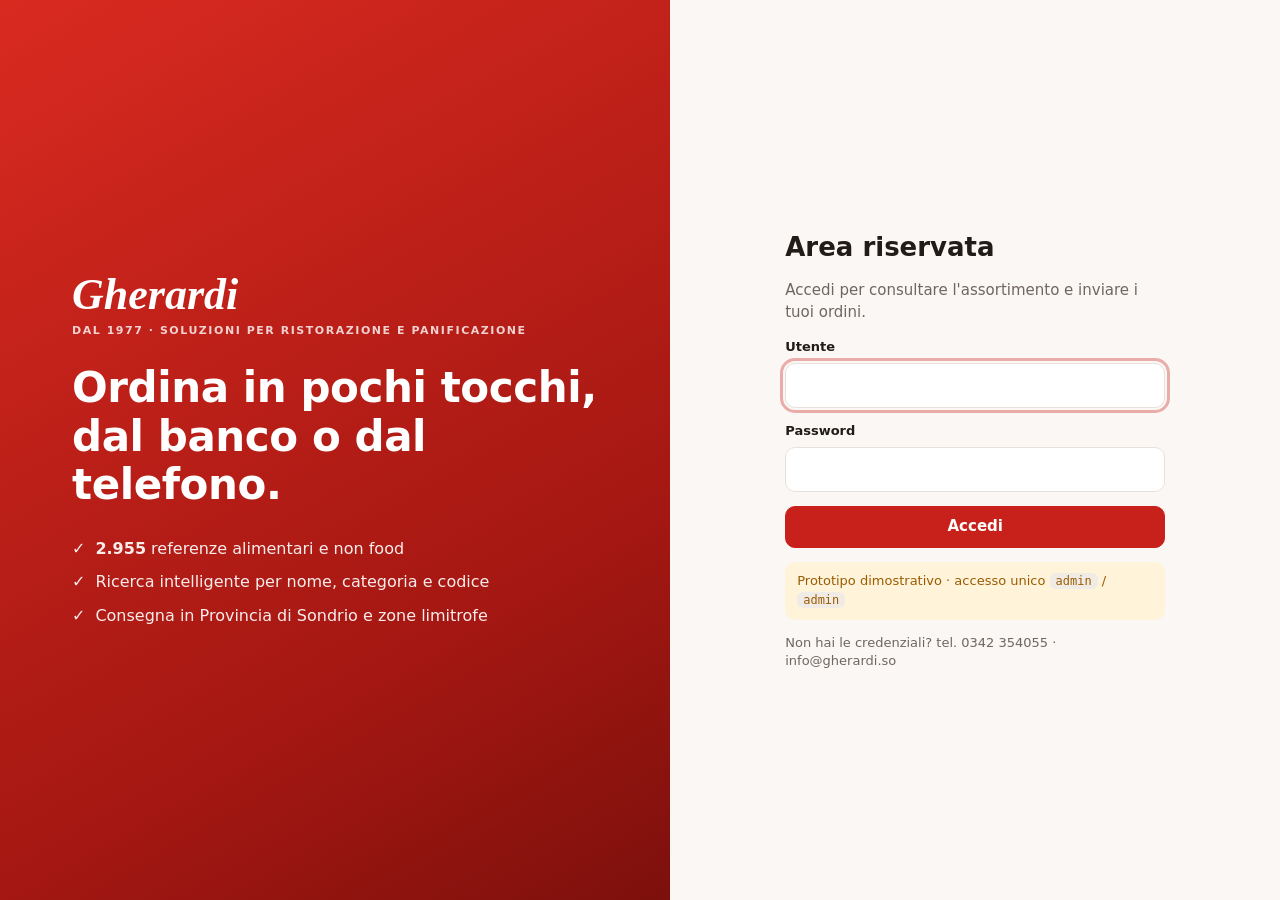
==== index.html @ ccc16cdf "Prototipo area ordini Gherardi Web app statica con login demo, catalogo locale (2.955 prodotti), ric" ====
<!doctype html>
<html lang="it">
<head>
  <meta charset="utf-8">
  <meta name="viewport" content="width=device-width, initial-scale=1, viewport-fit=cover">
  <meta name="theme-color" content="#c8201a">
  <title>Gherardi · Area ordini</title>
  <link rel="icon" href="data:image/svg+xml,%3Csvg xmlns='http://www.w3.org/2000/svg' viewBox='0 0 32 32'%3E%3Crect width='32' height='32' rx='8' fill='%23c8201a'/%3E%3Ctext x='16' y='23' font-family='Georgia,serif' font-style='italic' font-size='20' fill='white' text-anchor='middle'%3EG%3C/text%3E%3C/svg%3E">
  <link rel="stylesheet" href="css/style.css">
</head>
<body>
  <div id="app"><div class="boot">Caricamento…</div></div>
  <script type="module" src="js/app.js"></script>
  <noscript>Per usare l'area ordini è necessario abilitare JavaScript.</noscript>
</body>
</html>
---- css/style.css ----
:root {
  --red: #c8201a;
  --red-dark: #a41712;
  --red-soft: #fdecea;
  --ink: #221c19;
  --muted: #6f6660;
  --line: #e8e1db;
  --bg: #faf7f4;
  --card: #fff;
  --green: #1d7a46;
  --green-soft: #e6f4ec;
  --amber: #9a5b00;
  --amber-soft: #fff3d9;
  --radius: 14px;
  --shadow: 0 1px 2px rgba(34, 28, 25, .06), 0 6px 20px rgba(34, 28, 25, .06);
  --top-h: 64px;
  font-family: system-ui, -apple-system, "Segoe UI", Roboto, "Helvetica Neue", Arial, sans-serif;
}
* { box-sizing: border-box; }
html { -webkit-text-size-adjust: 100%; }
body { margin: 0; background: var(--bg); color: var(--ink); font-size: 15px; line-height: 1.45; }
body.drawer-open { overflow: hidden; }
a { color: inherit; text-decoration: none; }
h1, h2, h3, p { margin: 0; }
button, input, select, textarea { font: inherit; color: inherit; }
button { cursor: pointer; }
:focus-visible { outline: 3px solid rgba(200, 32, 26, .35); outline-offset: 2px; }
[hidden] { display: none !important; }
.muted { color: var(--muted); }
.small { font-size: 13px; }
.boot { padding: 80px 24px; text-align: center; color: var(--muted); }
code { background: #f1ebe6; padding: 1px 6px; border-radius: 6px; font-size: .92em; }
mark { background: #ffe9a8; color: inherit; border-radius: 3px; padding: 0 1px; }

/* ---------- pulsanti ---------- */
.btn { display: inline-flex; align-items: center; justify-content: center; gap: 8px; min-height: 42px; padding: 0 18px; border-radius: 10px; border: 1px solid var(--line); background: #fff; font-weight: 600; white-space: nowrap; }
.btn:hover { border-color: #cfc5bd; }
.btn.primary { background: var(--red); border-color: var(--red); color: #fff; }
.btn.primary:hover { background: var(--red-dark); border-color: var(--red-dark); }
.btn.light { background: #fff; border-color: #fff; color: var(--red-dark); }
.btn.ghost { background: transparent; border-color: rgba(255, 255, 255, .55); color: #fff; }
.btn.block { width: 100%; }
.link { background: none; border: 0; padding: 6px; color: var(--muted); text-decoration: underline; }
.link.danger { color: var(--red-dark); align-self: center; }
.icon-btn { display: inline-grid; place-items: center; width: 42px; height: 42px; border-radius: 10px; border: 0; background: transparent; flex: none; }
.icon-btn:hover { background: rgba(34, 28, 25, .07); }

/* ---------- marchio ---------- */
.brand { font-family: Georgia, "Times New Roman", serif; font-style: italic; font-weight: 700; font-size: 26px; color: var(--red); line-height: 1; display: flex; flex-direction: column; flex: none; }
.brand small { font-family: system-ui, sans-serif; font-style: normal; font-weight: 600; font-size: 10px; letter-spacing: .14em; text-transform: uppercase; color: var(--muted); margin-top: 3px; }

/* ---------- login ---------- */
.login { min-height: 100vh; min-height: 100dvh; display: grid; grid-template-columns: 1.1fr 1fr; }
.login-hero { background: linear-gradient(150deg, #d92a20 0%, #a41712 70%, #7d100c 100%); color: #fff; padding: clamp(28px, 6vw, 72px); display: flex; flex-direction: column; justify-content: center; gap: 28px; }
.login-hero .brand { color: #fff; font-size: 44px; }
.login-hero .brand small { color: rgba(255, 255, 255, .8); font-size: 11px; margin-top: 8px; }
.login-hero h1 { font-size: clamp(26px, 3.6vw, 42px); line-height: 1.15; letter-spacing: -.01em; }
.login-hero ul { margin: 0; padding: 0; list-style: none; display: grid; gap: 10px; font-size: 16px; color: rgba(255, 255, 255, .92); }
.login-hero li::before { content: "✓"; margin-right: 10px; font-weight: 700; }
.login-panel { display: grid; place-items: center; padding: 28px 20px; }
.login-form { width: min(380px, 100%); display: grid; gap: 14px; }
.login-form h2 { font-size: 26px; }
label { display: grid; gap: 6px; font-weight: 600; font-size: 13px; }
input, select, textarea { border: 1px solid var(--line); border-radius: 10px; background: #fff; padding: 10px 12px; min-height: 42px; width: 100%; font-size: 16px; }
textarea { resize: vertical; min-height: 60px; }
.form-error { background: var(--red-soft); color: var(--red-dark); padding: 10px 12px; border-radius: 10px; font-weight: 600; }
.demo-note { background: var(--amber-soft); color: var(--amber); padding: 10px 12px; border-radius: 10px; font-size: 13px; }

/* ---------- testata ---------- */
.top { position: sticky; top: 0; z-index: 30; height: var(--top-h); background: #fff; border-bottom: 1px solid var(--line); display: flex; align-items: center; gap: 16px; padding: 0 20px; }
.search { position: relative; flex: 1; max-width: 640px; margin: 0 auto 0 12px; display: flex; align-items: center; }
.search svg { position: absolute; left: 14px; color: var(--muted); pointer-events: none; }
.search input { padding-left: 44px; padding-right: 44px; height: 44px; border-radius: 22px; background: var(--bg); border-color: transparent; }
.search input:focus { background: #fff; border-color: var(--red); outline: 3px solid rgba(200, 32, 26, .15); }
.search kbd { position: absolute; right: 14px; font: 600 12px ui-monospace, monospace; color: var(--muted); border: 1px solid var(--line); border-radius: 6px; padding: 1px 7px; background: #fff; }
.top-nav { display: flex; gap: 4px; }
.top-nav a { padding: 10px 12px; border-radius: 10px; font-weight: 600; color: var(--muted); white-space: nowrap; }
.top-nav a:hover { background: var(--bg); }
.top-nav a.active { color: var(--red-dark); background: var(--red-soft); }
.cart-btn { position: relative; display: inline-flex; align-items: center; gap: 10px; height: 44px; padding: 0 16px; border-radius: 22px; border: 0; background: var(--red); color: #fff; font-weight: 700; flex: none; }
.cart-btn:hover { background: var(--red-dark); }
.cart-count { min-width: 20px; height: 20px; padding: 0 6px; border-radius: 10px; background: #fff; color: var(--red-dark); font-size: 12px; font-weight: 800; display: inline-grid; place-items: center; }
.user { border: 1px solid var(--line); background: #fff; border-radius: 10px; height: 40px; padding: 0 12px; color: var(--muted); font-weight: 600; }
.demo-bar { background: var(--amber-soft); color: var(--amber); text-align: center; font-size: 12.5px; font-weight: 600; padding: 5px 12px; }

/* ---------- layout ---------- */
.layout { display: grid; grid-template-columns: 268px minmax(0, 1fr); gap: 28px; max-width: 1480px; margin: 0 auto; padding: 22px 20px 60px; align-items: start; }
.cats { position: sticky; top: calc(var(--top-h) + 16px); max-height: calc(100vh - var(--top-h) - 32px); overflow: auto; background: #fff; border: 1px solid var(--line); border-radius: var(--radius); padding: 10px; }
.cats-head { display: flex; align-items: center; justify-content: space-between; padding: 4px 8px 8px; }
.cats-head h2 { font-size: 12px; letter-spacing: .12em; text-transform: uppercase; color: var(--muted); }
.cat { display: flex; align-items: center; justify-content: space-between; gap: 8px; padding: 8px 10px; border-radius: 9px; font-weight: 550; }
.cat span { display: flex; align-items: center; gap: 9px; min-width: 0; }
.cat i { font-style: normal; width: 22px; text-align: center; flex: none; }
.cat em { font-style: normal; font-size: 12px; color: var(--muted); font-variant-numeric: tabular-nums; }
.cat:hover { background: var(--bg); }
.cat.open { font-weight: 700; }
.cat.active { background: var(--red-soft); color: var(--red-dark); font-weight: 700; }
.subcats { margin: 2px 0 6px 21px; padding-left: 10px; border-left: 2px solid var(--line); }
.cat.sub { font-size: 14px; padding: 6px 10px; font-weight: 500; }
.foot { text-align: center; color: var(--muted); font-size: 13px; padding: 20px 16px 28px; border-top: 1px solid var(--line); }

/* ---------- barra strumenti ---------- */
.crumbs { display: flex; flex-wrap: wrap; gap: 8px; align-items: center; font-size: 13px; color: var(--muted); margin-bottom: 8px; }
.crumbs i { font-style: normal; opacity: .6; }
.crumbs a:hover { color: var(--red-dark); text-decoration: underline; }
.toolbar { display: flex; flex-wrap: wrap; align-items: end; justify-content: space-between; gap: 12px 20px; margin-bottom: 16px; }
.title { display: flex; align-items: baseline; gap: 12px; flex-wrap: wrap; }
.title h1 { font-size: clamp(22px, 2.4vw, 30px); letter-spacing: -.01em; }
.tools { display: flex; align-items: center; gap: 10px; flex-wrap: wrap; }
.chips { display: flex; gap: 6px; flex-wrap: wrap; }
.chip { display: inline-flex; align-items: center; gap: 6px; min-height: 36px; padding: 0 13px; border-radius: 18px; border: 1px solid var(--line); background: #fff; font-weight: 600; font-size: 13.5px; white-space: nowrap; }
.chip:hover { border-color: #cfc5bd; }
.chip.on { background: var(--ink); border-color: var(--ink); color: #fff; }
.chip em { font-style: normal; color: var(--muted); font-size: 12px; }
.sort { width: auto; min-height: 36px; height: 36px; padding: 0 10px; font-size: 14px; font-weight: 600; }
.view-toggle { display: flex; border: 1px solid var(--line); border-radius: 10px; overflow: hidden; background: #fff; }
.view-toggle button { border: 0; background: transparent; width: 38px; height: 34px; display: grid; place-items: center; color: var(--muted); }
.view-toggle button.on { background: var(--ink); color: #fff; }
.notice { background: var(--amber-soft); color: var(--amber); padding: 10px 14px; border-radius: 10px; margin-bottom: 14px; font-weight: 600; }
.cat-suggest { display: flex; flex-wrap: wrap; align-items: center; gap: 8px; margin-bottom: 16px; padding: 12px 14px; background: #fff; border: 1px dashed #d9cfc7; border-radius: var(--radius); }
.cat-suggest > span { font-size: 13px; font-weight: 700; color: var(--muted); }
.cat-chip { background: var(--red-soft); border-color: transparent; color: var(--red-dark); }
.cat-chip em { color: var(--red-dark); opacity: .7; }

/* ---------- prodotti ---------- */
.products.grid { display: grid; grid-template-columns: repeat(auto-fill, minmax(218px, 1fr)); gap: 16px; }
.group { grid-column: 1 / -1; font-size: 13px; letter-spacing: .08em; text-transform: uppercase; color: var(--muted); margin: 14px 0 0; padding-bottom: 8px; border-bottom: 1px solid var(--line); display: flex; flex-wrap: wrap; gap: 4px 10px; align-items: baseline; }
.group:first-child { margin-top: 0; }
.group small { text-transform: none; letter-spacing: 0; font-weight: 500; }
.card { background: var(--card); border: 1px solid var(--line); border-radius: var(--radius); display: flex; flex-direction: column; overflow: hidden; transition: box-shadow .15s, border-color .15s; }
.card:hover { box-shadow: var(--shadow); border-color: #dcd2ca; }
.card.in-cart { border-color: var(--green); box-shadow: 0 0 0 1px var(--green) inset; }
.thumb { position: relative; aspect-ratio: 4 / 3; background: #fff; display: grid; place-items: center; border-bottom: 1px solid var(--line); }
.thumb .ph { font-size: 44px; opacity: .35; }
.thumb img { position: absolute; inset: 0; width: 100%; height: 100%; object-fit: contain; padding: 10px; background: #fff; }
.badges { position: absolute; left: 8px; top: 8px; display: flex; flex-wrap: wrap; gap: 4px; }
.badge { font-size: 11px; font-weight: 700; padding: 3px 8px; border-radius: 999px; background: #eee; }
.badge.promo { background: var(--red); color: #fff; }
.badge.new { background: var(--green-soft); color: var(--green); }
.badge.ord { background: var(--amber-soft); color: var(--amber); }
.badge.ok { background: var(--green-soft); color: var(--green); }
.card .body { padding: 12px 14px 14px; display: flex; flex-direction: column; gap: 6px; flex: 1; min-width: 0; }
.meta { display: flex; justify-content: space-between; gap: 8px; font-size: 12px; color: var(--muted); }
.meta a { overflow: hidden; text-overflow: ellipsis; white-space: nowrap; }
.meta a:hover { color: var(--red-dark); text-decoration: underline; }
.code { font-family: ui-monospace, "SF Mono", Consolas, monospace; font-size: 12px; white-space: nowrap; }
.card h3 { font-size: 15px; line-height: 1.3; font-weight: 650; overflow-wrap: anywhere; }
.desc { font-size: 12.5px; color: var(--muted); display: -webkit-box; -webkit-line-clamp: 2; -webkit-box-orient: vertical; overflow: hidden; }
.price-row { display: flex; flex-wrap: wrap; align-items: baseline; justify-content: space-between; gap: 2px 10px; margin-top: auto; padding-top: 6px; }
.price b { font-size: 19px; letter-spacing: -.01em; }
.price span { font-size: 12px; color: var(--muted); margin-left: 5px; }
.price.ask { font-weight: 700; color: var(--muted); }
.pack { font-size: 12px; color: var(--muted); }
.buy { display: grid; grid-template-columns: auto 1fr; gap: 8px; align-items: center; margin-top: 6px; }
.buy .add, .buy .in-cart-info { grid-column: 1 / -1; }
.stepper { display: inline-flex; border: 1px solid var(--line); border-radius: 10px; overflow: hidden; background: #fff; height: 40px; }
.stepper button { width: 36px; border: 0; background: var(--bg); font-size: 18px; font-weight: 700; }
.stepper button:hover { background: #efe8e2; }
.stepper input { width: 50px; min-height: 0; height: 100%; border: 0; border-radius: 0; text-align: center; padding: 0; font-weight: 700; font-variant-numeric: tabular-nums; }
.unit { height: 40px; min-height: 40px; padding: 0 8px; font-size: 14px; font-weight: 600; min-width: 0; }
.unit.fixed { display: inline-flex; align-items: center; color: var(--muted); padding: 0 4px; }
.in-cart-info { display: flex; align-items: center; justify-content: space-between; min-height: 42px; padding: 0 12px; border-radius: 10px; background: var(--green-soft); color: var(--green); font-weight: 700; font-size: 14px; }

/* vista elenco rapido */
.products.list { display: grid; gap: 8px; }
.products.list .card { flex-direction: row; align-items: stretch; }
.products.list .thumb { width: 84px; aspect-ratio: auto; border-bottom: 0; border-right: 1px solid var(--line); flex: none; }
.products.list .thumb .ph { font-size: 28px; }
.products.list .thumb img { padding: 6px; }
.products.list .badges { position: static; padding: 0; }
.products.list .thumb .badges { display: none; }
.products.list .body { display: grid; grid-template-columns: minmax(0, 1fr) 170px 300px; grid-template-areas: "meta price buy" "name price buy" "desc price buy"; align-items: center; gap: 2px 18px; padding: 10px 14px; }
.products.list .meta { grid-area: meta; justify-content: flex-start; gap: 12px; }
.products.list h3 { grid-area: name; }
.products.list .desc { grid-area: desc; -webkit-line-clamp: 1; }
.products.list .price-row { grid-area: price; flex-direction: column; align-items: flex-end; margin: 0; padding: 0; }
.products.list .buy { grid-area: buy; grid-template-columns: auto auto 1fr; margin: 0; }
.products.list .buy .add, .products.list .buy .in-cart-info { grid-column: auto; }
.more { display: grid; place-items: center; padding: 26px 0 0; }

/* ---------- home ---------- */
.hero { background: linear-gradient(135deg, #d92a20, #a41712); color: #fff; border-radius: 20px; padding: clamp(22px, 3.4vw, 38px); display: flex; flex-wrap: wrap; align-items: center; justify-content: space-between; gap: 18px; }
.hero h1 { font-size: clamp(24px, 3vw, 34px); letter-spacing: -.01em; }
.hero p { margin-top: 6px; color: rgba(255, 255, 255, .9); }
.hero-actions { display: flex; gap: 10px; flex-wrap: wrap; }
.tiles { display: grid; grid-template-columns: repeat(auto-fill, minmax(150px, 1fr)); gap: 12px; margin: 22px 0 8px; }
.tile { background: #fff; border: 1px solid var(--line); border-radius: var(--radius); padding: 14px; display: grid; gap: 4px; transition: transform .12s, box-shadow .12s; }
.tile:hover { transform: translateY(-2px); box-shadow: var(--shadow); border-color: #dcd2ca; }
.tile i { font-style: normal; font-size: 26px; }
.tile b { font-size: 14.5px; line-height: 1.25; }
.tile span { font-size: 12px; color: var(--muted); }
.home-row { margin-top: 30px; }
.row-head { display: flex; align-items: baseline; justify-content: space-between; margin-bottom: 12px; }
.row-head h2 { font-size: 20px; }
.row-head a { color: var(--red-dark); font-weight: 700; }

/* ---------- stati vuoti ---------- */
.empty { text-align: center; padding: 56px 20px; display: grid; gap: 10px; justify-items: center; color: var(--muted); }
.empty h3 { color: var(--ink); font-size: 19px; }
.empty-ic { font-size: 40px; }
.empty p { max-width: 380px; }

/* ---------- carrello ---------- */
.scrim { position: fixed; inset: 0; background: rgba(34, 28, 25, .45); z-index: 40; opacity: 0; pointer-events: none; transition: opacity .2s; }
body.drawer-open .scrim { opacity: 1; pointer-events: auto; }
.drawer { position: fixed; top: 0; right: 0; bottom: 0; width: min(460px, 100%); background: var(--bg); z-index: 50; display: flex; flex-direction: column; transform: translateX(105%); transition: transform .22s ease; box-shadow: -10px 0 40px rgba(0, 0, 0, .18); }
.drawer.open { transform: none; }
.drawer-head { display: flex; align-items: center; justify-content: space-between; padding: 14px 16px; background: #fff; border-bottom: 1px solid var(--line); }
.drawer-head h2 { font-size: 20px; }
.drawer-head small { font-size: 13px; font-weight: 500; color: var(--muted); margin-left: 8px; }
.cart-scroll { flex: 1; overflow: auto; overscroll-behavior: contain; }
.cart-lines { list-style: none; margin: 0; padding: 12px; display: grid; gap: 10px; align-content: start; }
.cart-fields { display: grid; gap: 10px; padding: 4px 14px 16px; }
.cart-line { background: #fff; border: 1px solid var(--line); border-radius: 12px; padding: 12px; display: grid; grid-template-columns: 1fr auto; gap: 8px 6px; }
.cl-main { display: grid; gap: 2px; min-width: 0; }
.cl-main b { font-size: 14.5px; line-height: 1.3; }
.cl-main span { font-size: 12.5px; }
.cart-line .remove { width: 32px; height: 32px; color: var(--muted); }
.cl-ctl { grid-column: 1 / -1; display: flex; align-items: center; gap: 8px; }
.cl-ctl .unit { width: auto; min-width: 86px; }
.cl-ctl .stepper { flex: none; }
.cl-tot { margin-left: auto; font-size: 16px; font-variant-numeric: tabular-nums; }
.cart-line .note { grid-column: 1 / -1; min-height: 36px; padding: 6px 10px; font-size: 14px; background: var(--bg); border-color: transparent; }
.cart-foot { background: #fff; border-top: 1px solid var(--line); padding: 12px 16px calc(10px + env(safe-area-inset-bottom)); display: grid; gap: 8px; }
.totals { margin: 0; display: grid; gap: 4px; }
.totals div { display: flex; justify-content: space-between; color: var(--muted); }
.totals dd { margin: 0; font-variant-numeric: tabular-nums; }
.totals .grand { color: var(--ink); font-weight: 800; font-size: 19px; padding-top: 6px; border-top: 1px solid var(--line); }

/* ---------- ordini ---------- */
.orders { display: grid; gap: 12px; max-width: 900px; }
.order { background: #fff; border: 1px solid var(--line); border-radius: var(--radius); padding: 0 16px; }
.order summary { display: flex; justify-content: space-between; align-items: center; gap: 12px; padding: 14px 0; cursor: pointer; list-style: none; flex-wrap: wrap; }
.order summary::-webkit-details-marker { display: none; }
.order summary > div:first-child { display: grid; gap: 2px; }
.order summary span.muted { font-size: 13px; }
.o-right { display: flex; align-items: center; gap: 12px; font-size: 17px; }
.order table { width: 100%; border-collapse: collapse; font-size: 14px; border-top: 1px solid var(--line); }
.order th { text-align: left; font-size: 11.5px; letter-spacing: .08em; text-transform: uppercase; color: var(--muted); padding: 10px 6px 6px; }
.order td { padding: 8px 6px; border-top: 1px solid #f1ebe6; vertical-align: top; }
.order .r { text-align: right; white-space: nowrap; font-variant-numeric: tabular-nums; }
.order tfoot td { color: var(--muted); border-top: 0; padding: 4px 6px; }
.order-actions { padding: 12px 0 16px; display: flex; justify-content: flex-end; }
.order > p { padding: 8px 6px 0; }

/* ---------- modale, toast ---------- */
.modal { position: fixed; inset: 0; z-index: 60; background: rgba(34, 28, 25, .5); display: grid; place-items: center; padding: 20px; }
.modal-box { background: #fff; border-radius: 20px; padding: 28px; width: min(440px, 100%); text-align: center; display: grid; gap: 12px; justify-items: center; }
.ok-ic { width: 56px; height: 56px; border-radius: 50%; background: var(--green-soft); color: var(--green); display: grid; place-items: center; font-size: 28px; font-weight: 800; }
.modal-actions { display: flex; gap: 10px; flex-wrap: wrap; justify-content: center; margin-top: 6px; }
.toast { position: fixed; left: 50%; bottom: 28px; transform: translate(-50%, 30px); background: var(--ink); color: #fff; padding: 11px 18px; border-radius: 999px; font-weight: 600; font-size: 14px; opacity: 0; pointer-events: none; transition: .2s; z-index: 70; max-width: calc(100% - 32px); white-space: nowrap; overflow: hidden; text-overflow: ellipsis; }
.toast.show { opacity: 1; transform: translate(-50%, 0); }

.mobile-only { display: none !important; }
.bottom-nav { display: none; }

/* ---------- tablet ---------- */
@media (max-width: 1180px) {
  .products.list .body { grid-template-columns: minmax(0, 1fr) 280px; grid-template-areas: "meta buy" "name buy" "price buy"; }
  .products.list .desc { display: none; }
  .products.list .price-row { flex-direction: row; align-items: baseline; justify-content: flex-start; }
}

/* ---------- mobile ---------- */
@media (max-width: 900px) {
  :root { --top-h: 112px; }
  .mobile-only { display: revert !important; }
  .icon-btn.mobile-only { display: inline-grid !important; }
  .desktop-only { display: none !important; }
  .login { grid-template-columns: 1fr; grid-template-rows: auto 1fr; }
  .login-hero { padding: 28px 22px; gap: 14px; }
  .login-hero .brand { font-size: 34px; }
  .login-hero ul { display: none; }
  .top { flex-wrap: wrap; height: var(--top-h); padding: 8px 12px; gap: 6px 8px; align-content: center; }
  .top .brand { margin-right: auto; font-size: 24px; }
  .search { order: 5; flex: 1 0 100%; max-width: none; margin: 0; }
  .cart-btn { padding: 0 14px; }
  .layout { grid-template-columns: minmax(0, 1fr); padding: 14px 12px 96px; }
  .cats { position: fixed; top: 0; left: 0; bottom: 0; width: min(330px, 88%); max-height: none; border-radius: 0; border: 0; z-index: 50; transform: translateX(-105%); transition: transform .22s ease; padding: 10px 10px 30px; }
  .cats.open { transform: none; }
  .cat { padding: 11px 10px; }
  .toolbar { align-items: stretch; }
  .tools { width: 100%; flex-wrap: wrap; }
  .chips { flex-wrap: nowrap; overflow-x: auto; flex: 1 0 100%; scrollbar-width: none; margin-right: -12px; padding-right: 12px; }
  .chips::-webkit-scrollbar { display: none; }
  .sort { flex: 1; }
  .products.grid { grid-template-columns: repeat(2, minmax(0, 1fr)); gap: 10px; }
  .card .body { padding: 10px; }
  .card h3 { font-size: 14px; }
  .price b { font-size: 17px; }
  .products.grid .buy { grid-template-columns: 1fr; }
  .products.grid .stepper { display: flex; width: 100%; }
  .products.grid .stepper input { flex: 1; width: 0; min-width: 0; }
  .products.grid .unit { width: 100%; }
  .products.list .card { flex-direction: row; }
  .products.list .thumb { width: 64px; }
  .products.list .body { grid-template-columns: minmax(0, 1fr); grid-template-areas: "meta" "name" "price" "buy"; gap: 4px; }
  .products.list .buy { grid-template-columns: auto auto 1fr; }
  .products.list .stepper { width: auto; }
  .products.list .stepper input { width: 44px; flex: none; }
  .tiles { grid-template-columns: repeat(2, minmax(0, 1fr)); gap: 10px; }
  .foot { padding-bottom: 96px; }
  .bottom-nav { display: grid !important; grid-template-columns: repeat(4, 1fr); position: fixed; left: 0; right: 0; bottom: 0; z-index: 35; background: #fff; border-top: 1px solid var(--line); padding-bottom: env(safe-area-inset-bottom); }
  .bottom-nav a, .bottom-nav button { position: relative; display: grid; justify-items: center; gap: 2px; padding: 8px 4px 9px; border: 0; background: none; font-size: 11.5px; font-weight: 600; color: var(--muted); }
  .bottom-nav .active { color: var(--red-dark); }
  .bottom-nav .cart-count { position: absolute; top: 4px; left: calc(50% + 6px); background: var(--red); color: #fff; }
  .toast { bottom: 84px; }
  .order table thead { display: none; }
  .order td.code { display: none; }
  .drawer { width: 100%; }
}
@media (max-width: 339px) {
  .products.grid { grid-template-columns: 1fr; }
}
@media (prefers-reduced-motion: reduce) {
  * { transition: none !important; }
}
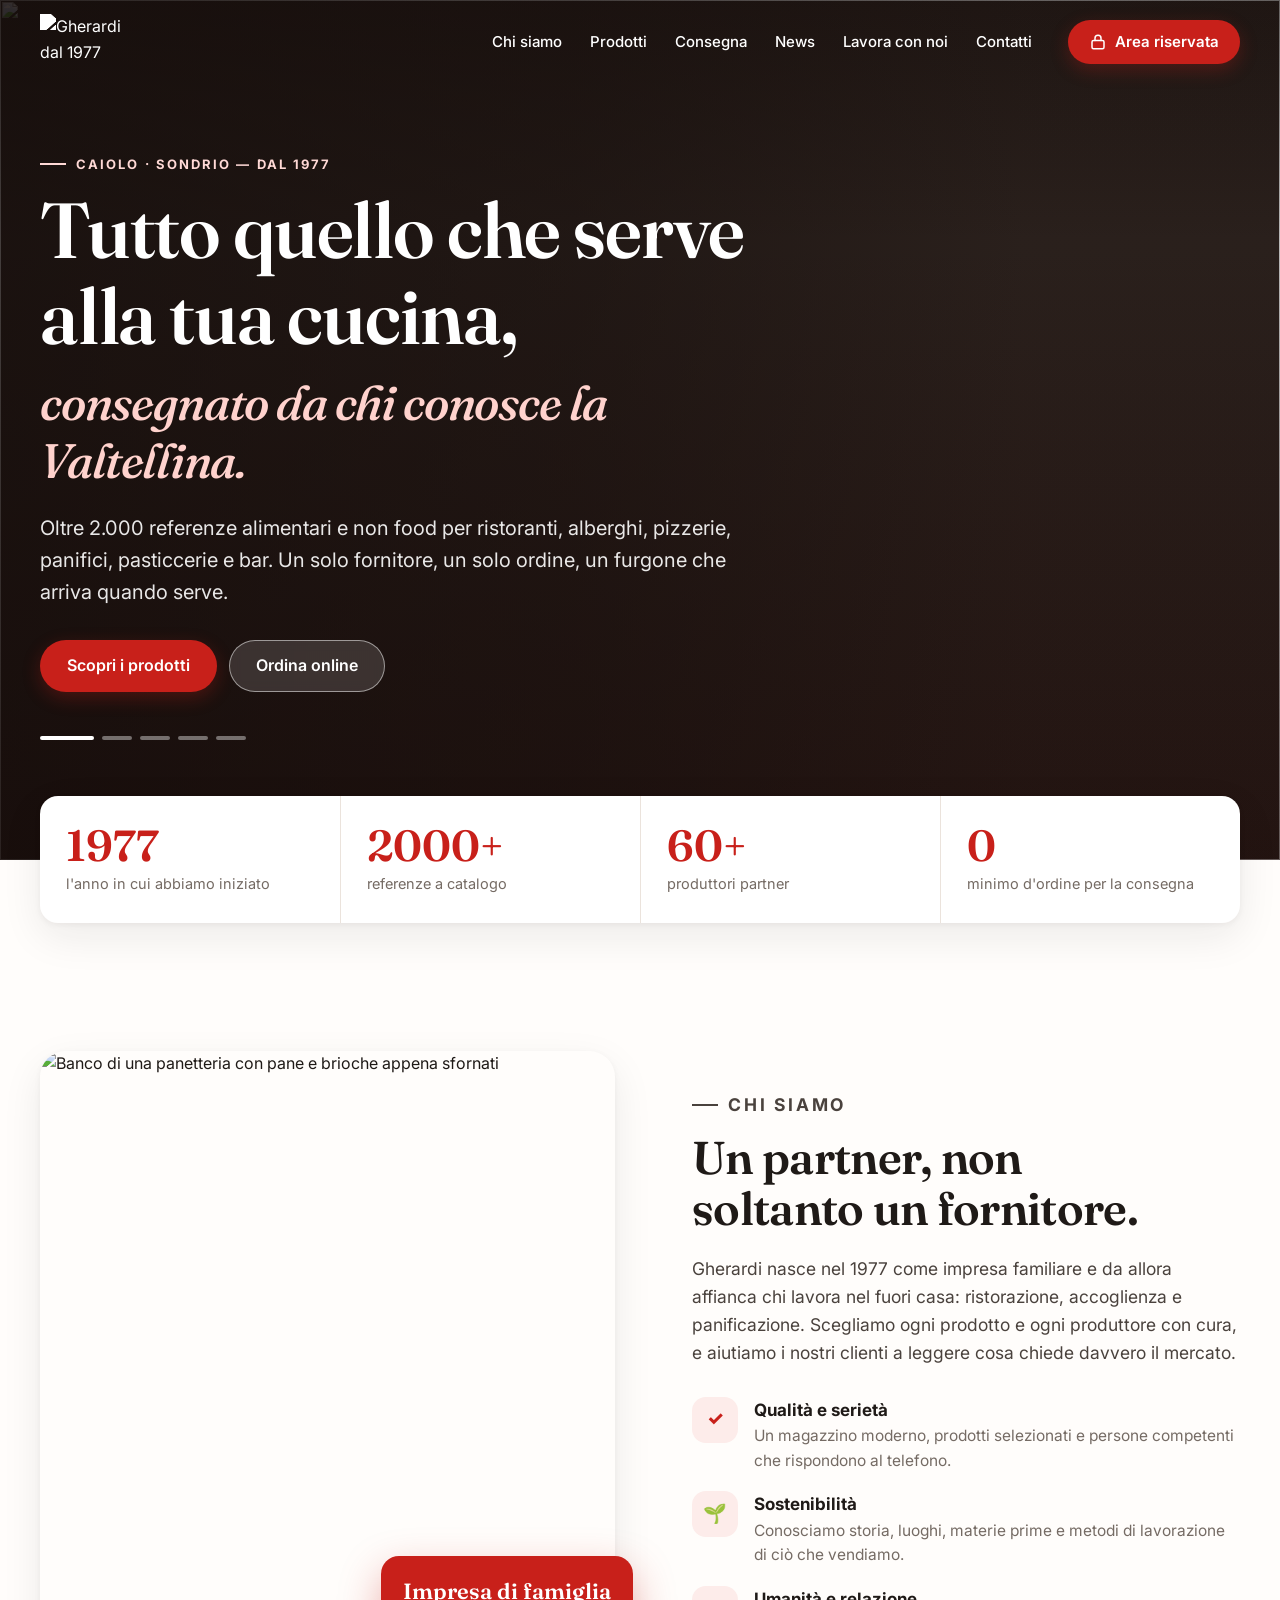
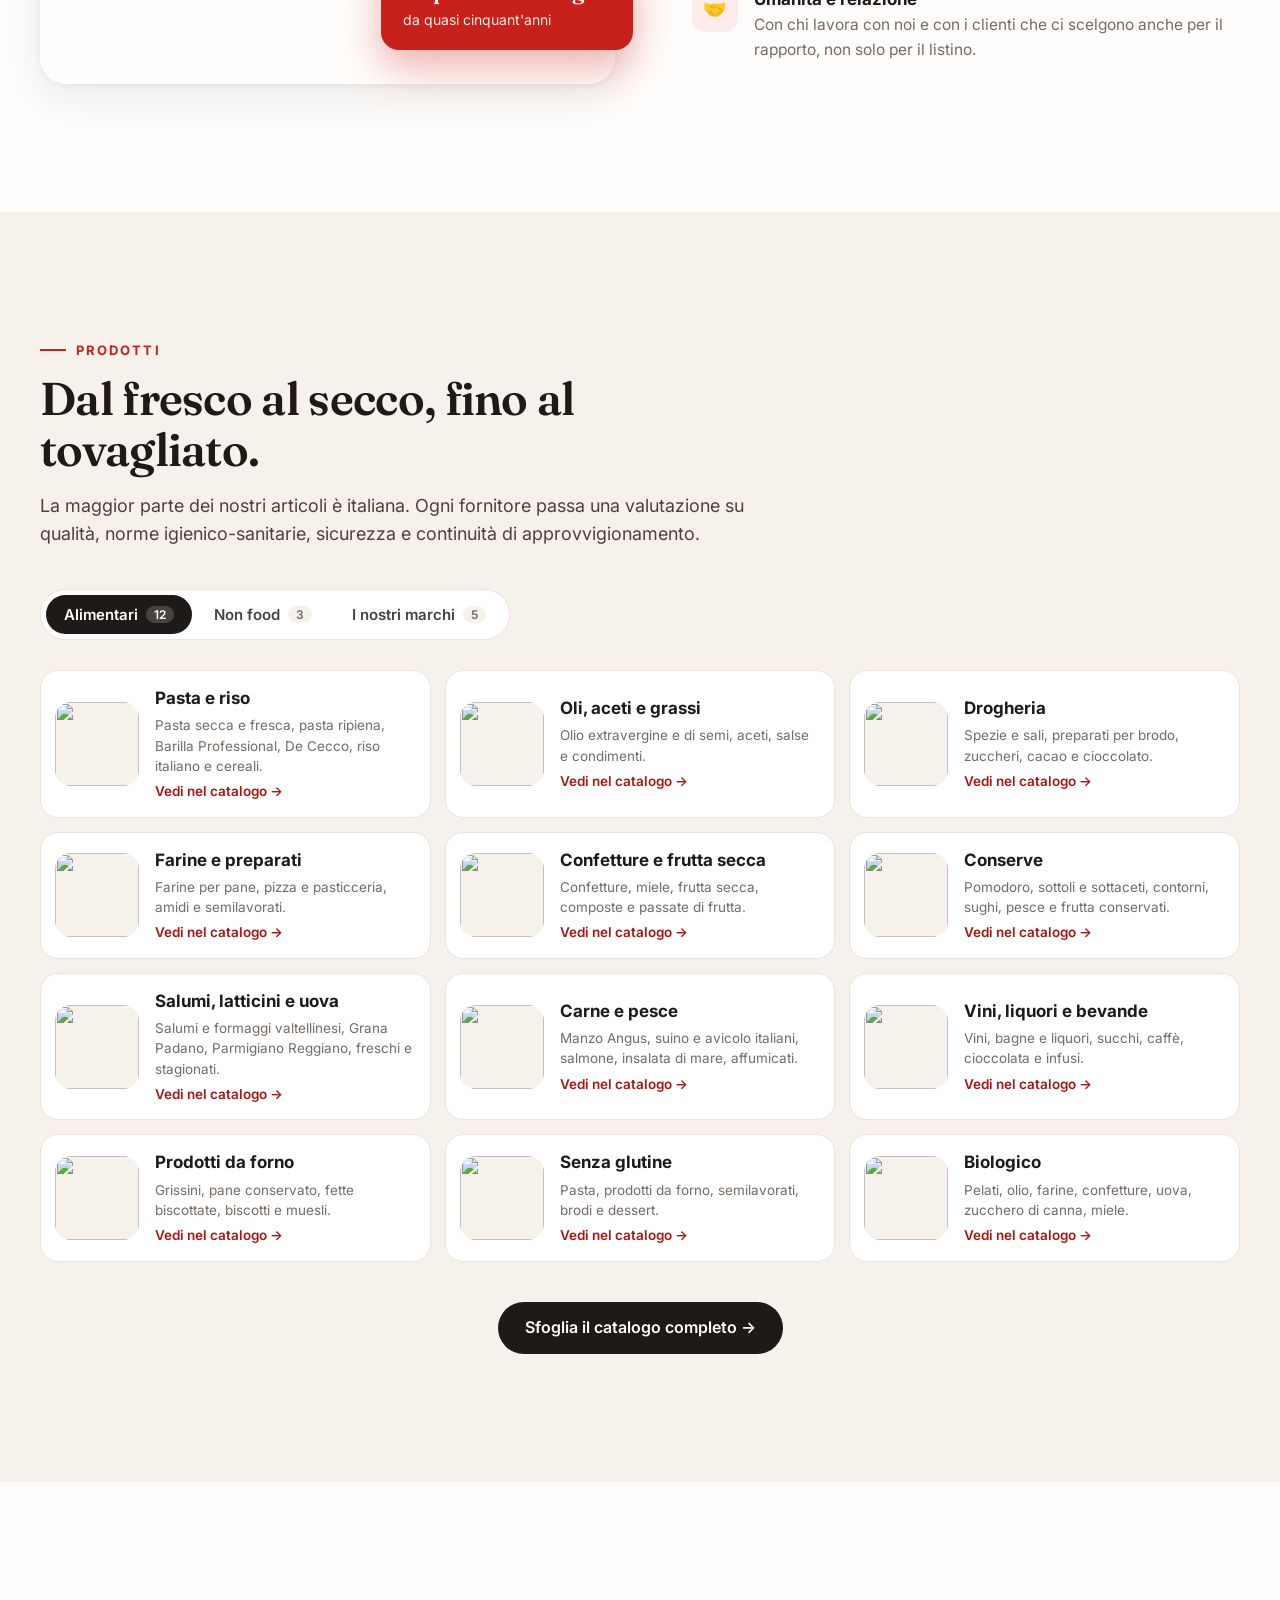
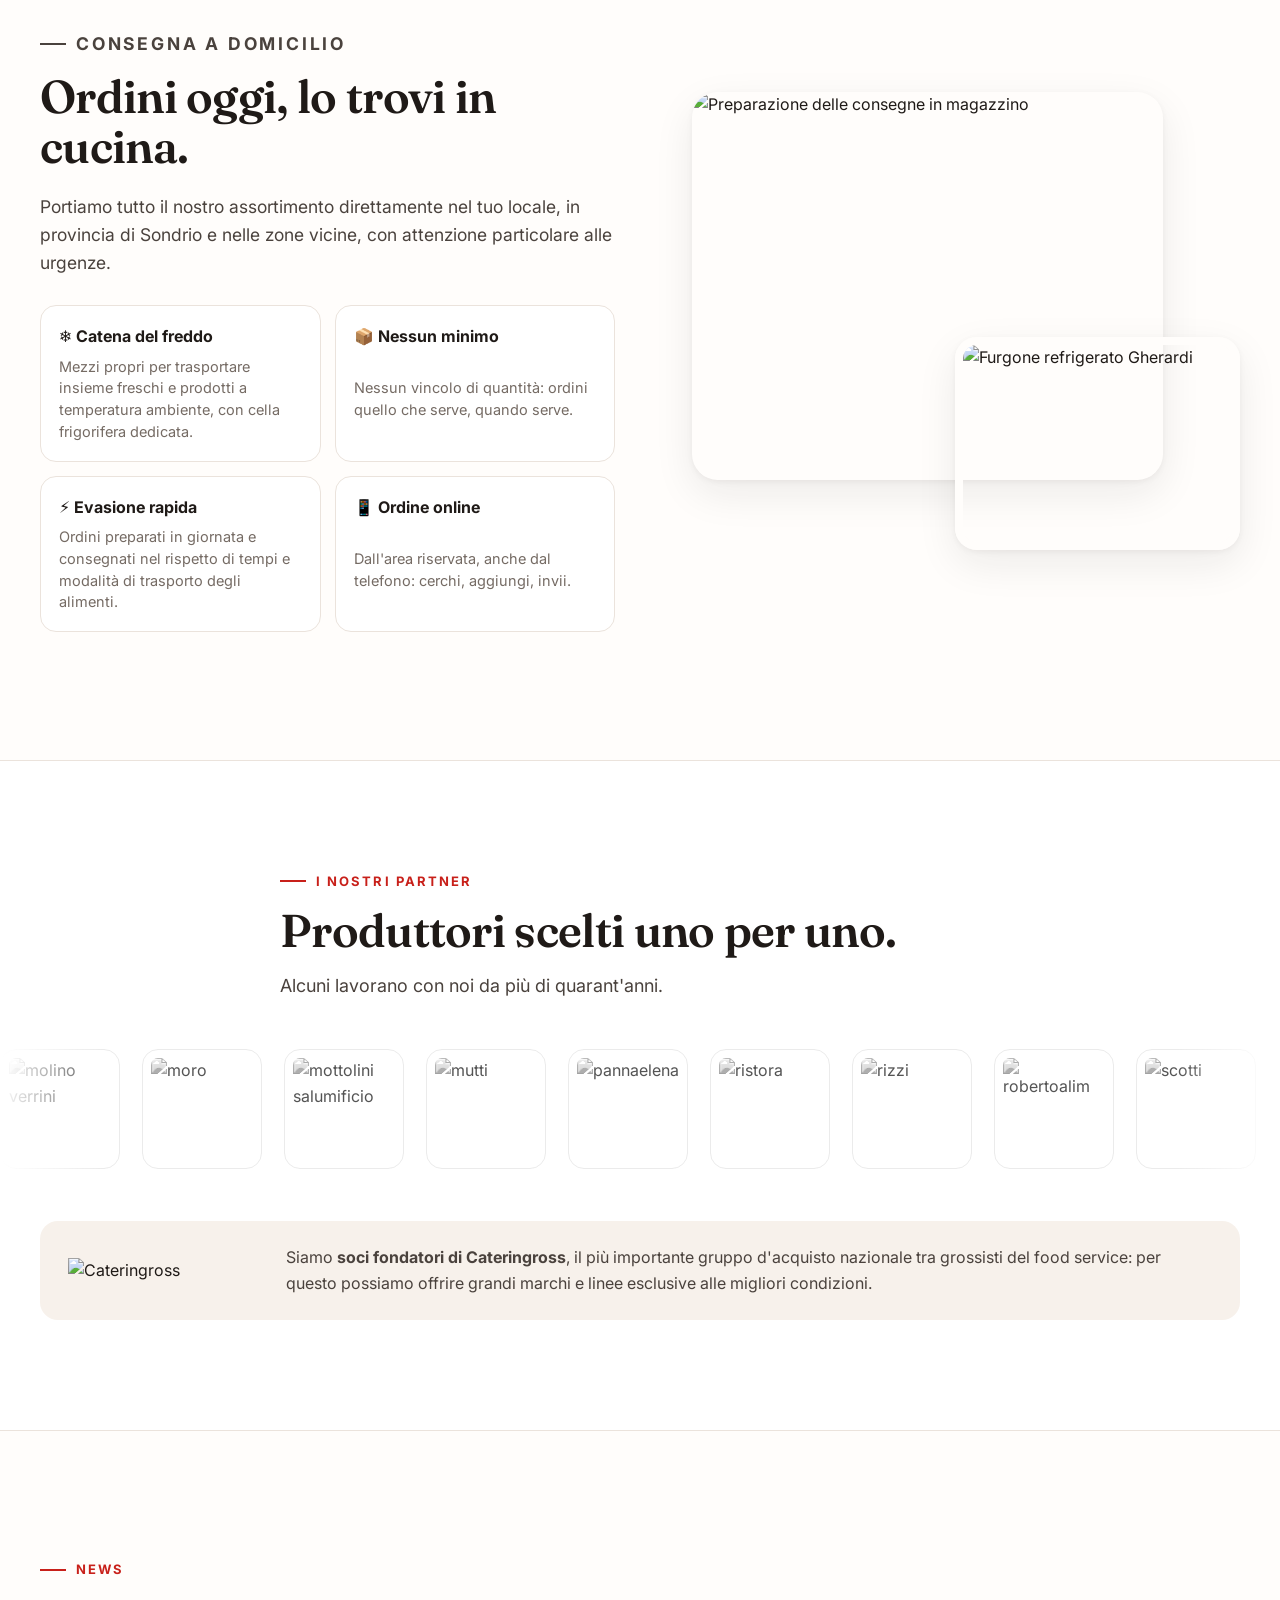
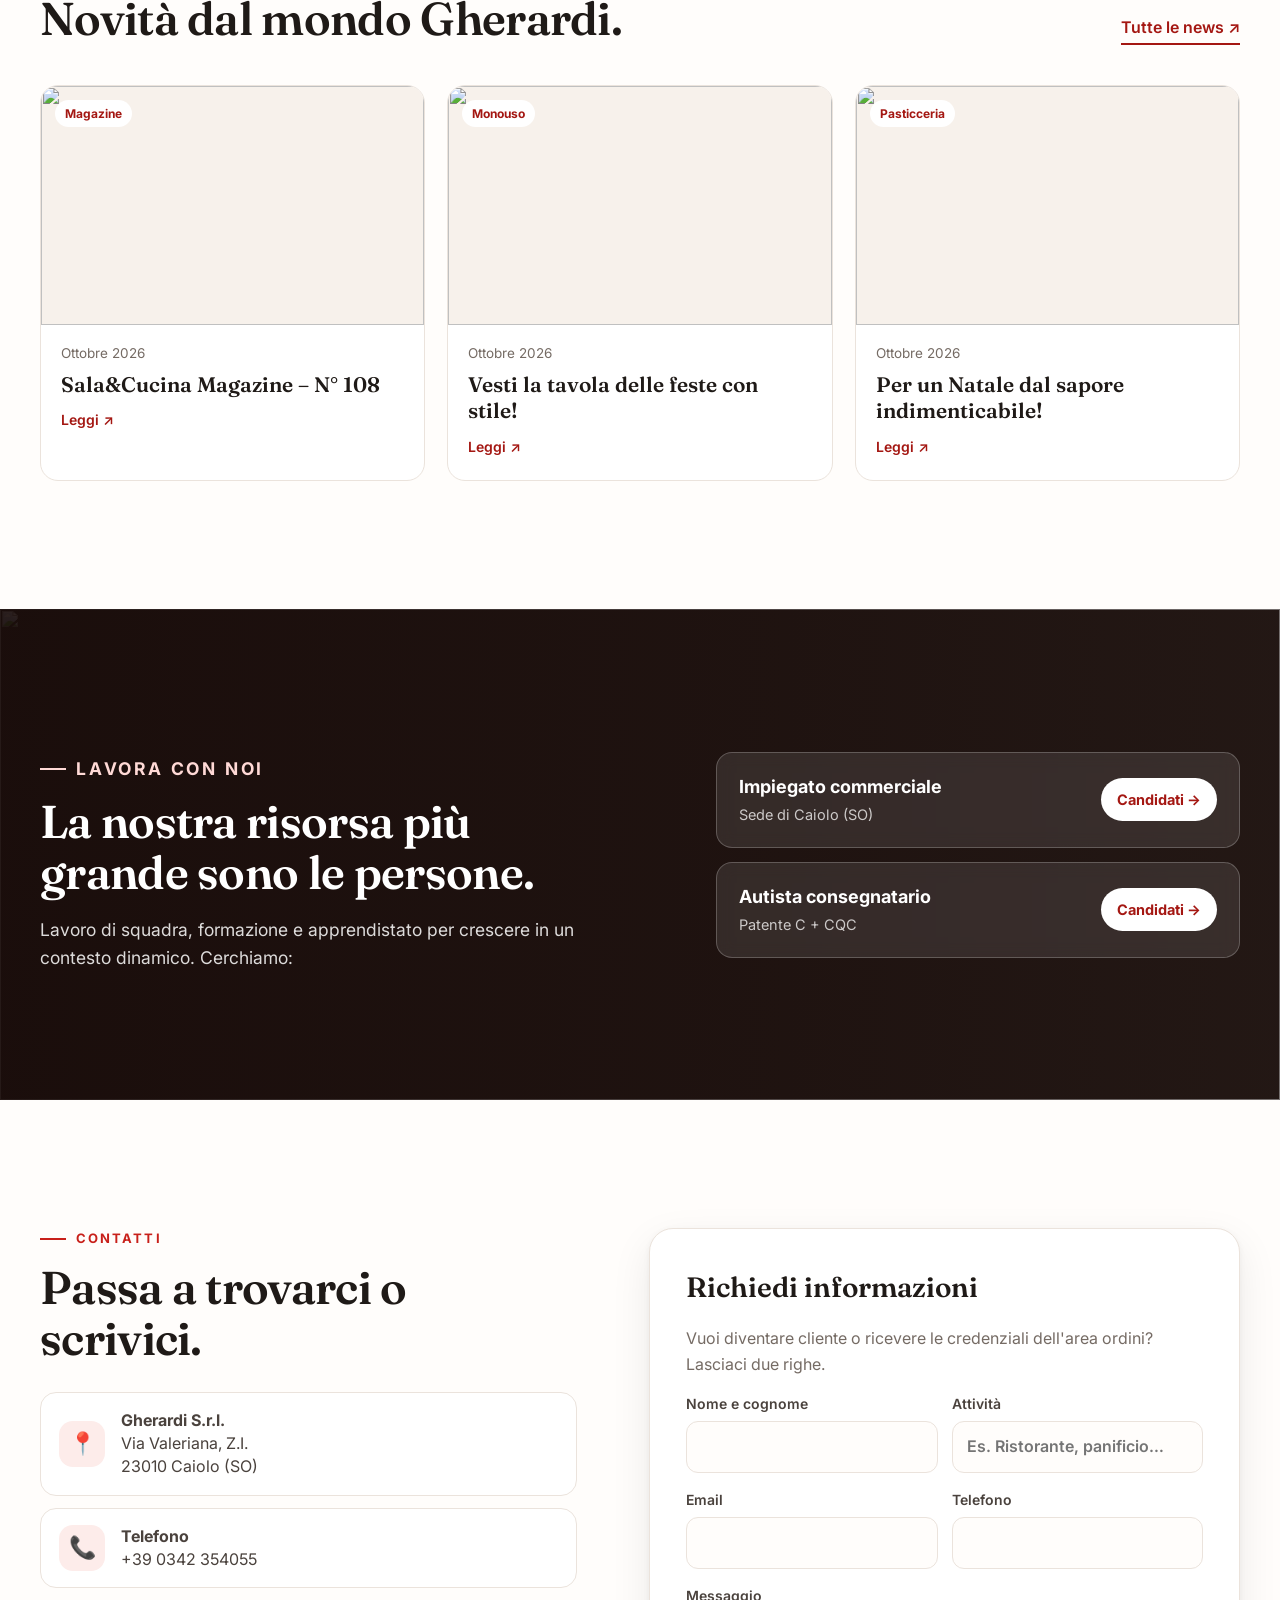
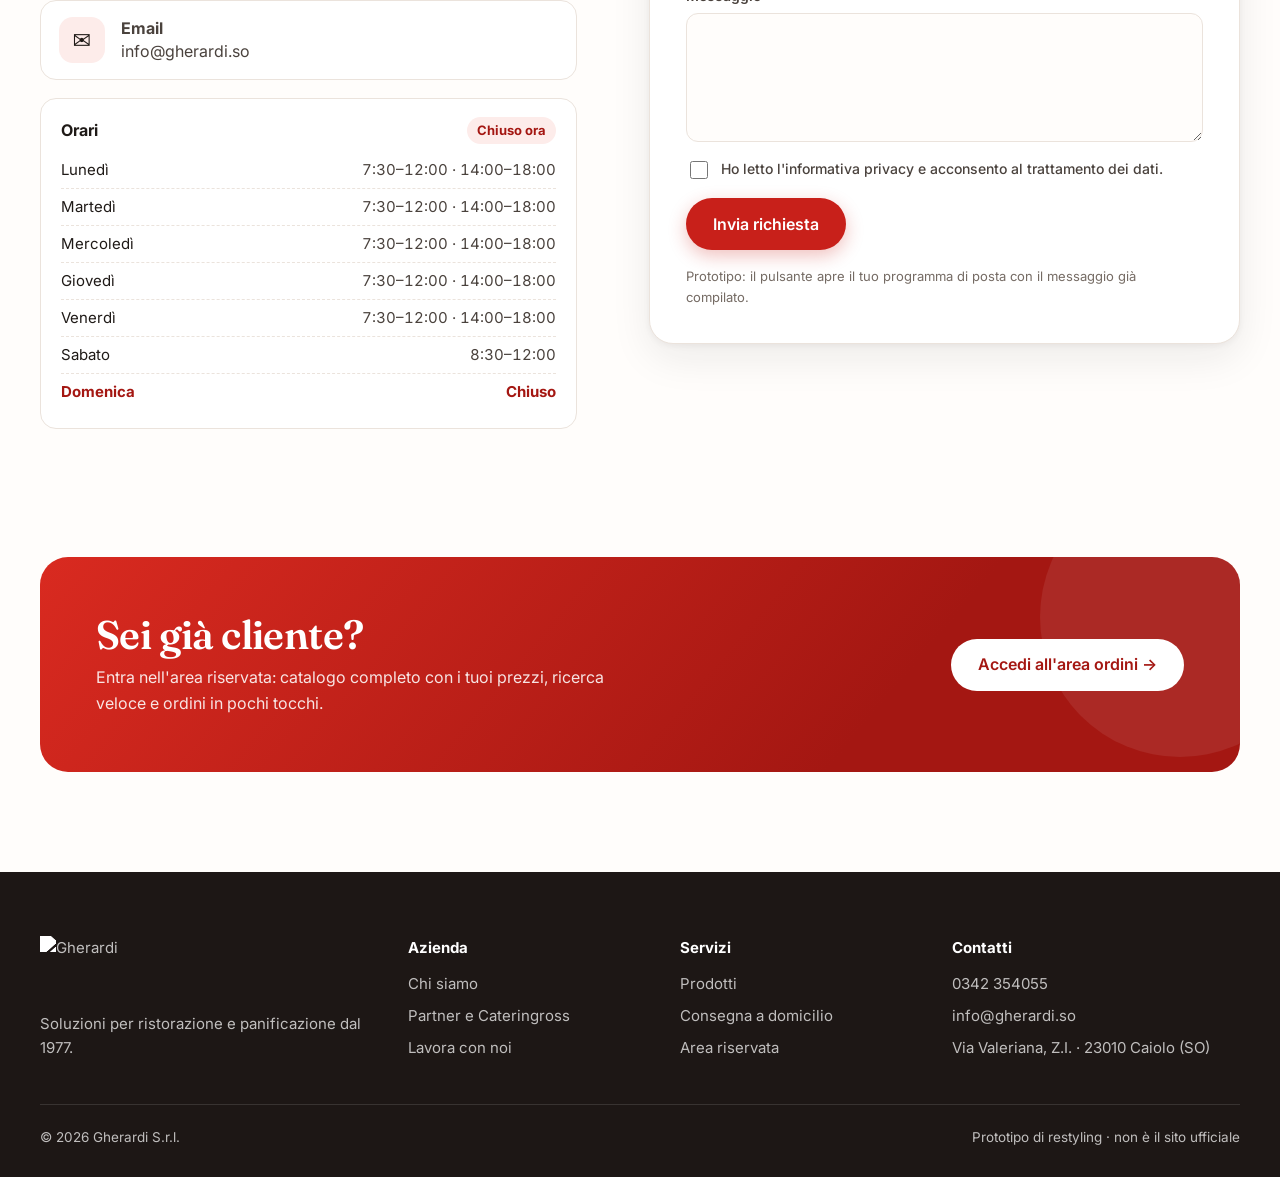
==== commit e91be9a5: "Nuovo sito vetrina e area ordini spostata su ordini.html Home con chi siamo, prodotti, consegna, par" ====
--- a/index.html
+++ b/index.html
@@ -3,14 +3,227 @@
 <head>
   <meta charset="utf-8">
   <meta name="viewport" content="width=device-width, initial-scale=1, viewport-fit=cover">
+  <meta name="robots" content="noindex, nofollow, noarchive">
   <meta name="theme-color" content="#c8201a">
-  <title>Gherardi · Area ordini</title>
+  <title>Gherardi · Forniture per ristorazione e panificazione</title>
+  <meta name="description" content="Dal 1977 Gherardi fornisce ristoranti, alberghi, pizzerie, panifici e bar della provincia di Sondrio: oltre 2.000 referenze alimentari e non food, consegnate con mezzi propri.">
   <link rel="icon" href="data:image/svg+xml,%3Csvg xmlns='http://www.w3.org/2000/svg' viewBox='0 0 32 32'%3E%3Crect width='32' height='32' rx='8' fill='%23c8201a'/%3E%3Ctext x='16' y='23' font-family='Georgia,serif' font-style='italic' font-size='20' fill='white' text-anchor='middle'%3EG%3C/text%3E%3C/svg%3E">
-  <link rel="stylesheet" href="css/style.css">
+  <link rel="preconnect" href="https://fonts.googleapis.com">
+  <link rel="preconnect" href="https://fonts.gstatic.com" crossorigin>
+  <link href="https://fonts.googleapis.com/css2?family=Fraunces:opsz,wght@9..144,500;9..144,600;9..144,700&family=Inter:wght@400;500;600;700&display=swap" rel="stylesheet">
+  <link rel="stylesheet" href="css/site.css">
 </head>
 <body>
-  <div id="app"><div class="boot">Caricamento…</div></div>
-  <script type="module" src="js/app.js"></script>
-  <noscript>Per usare l'area ordini è necessario abilitare JavaScript.</noscript>
+  <a class="skip" href="#main">Vai al contenuto</a>
+
+  <header class="nav" id="top">
+    <div class="wrap nav-in">
+      <a class="logo" href="#top" aria-label="Gherardi, torna all'inizio"><img src="https://gherardi.so/wp-content/uploads/2020/10/gherardi2.png" alt="Gherardi dal 1977" width="160" height="99"></a>
+      <nav class="menu" id="menu" aria-label="Principale">
+        <a href="#chi-siamo">Chi siamo</a>
+        <a href="#prodotti">Prodotti</a>
+        <a href="#consegna">Consegna</a>
+        <a href="#news">News</a>
+        <a href="#lavora">Lavora con noi</a>
+        <a href="#contatti">Contatti</a>
+        <a class="btn btn-red menu-cta" href="ordini.html">Area riservata</a>
+      </nav>
+      <a class="btn btn-red nav-cta" href="ordini.html"><svg viewBox="0 0 24 24" width="18" height="18" fill="none" stroke="currentColor" stroke-width="2" stroke-linecap="round" stroke-linejoin="round" aria-hidden="true"><rect x="4" y="10" width="16" height="11" rx="2"/><path d="M8 10V7a4 4 0 0 1 8 0v3"/></svg><span>Area riservata</span></a>
+      <button class="burger" id="burger" aria-label="Apri il menu" aria-expanded="false" aria-controls="menu"><span></span><span></span><span></span></button>
+    </div>
+  </header>
+
+  <main id="main">
+    <!-- HERO -->
+    <section class="hero" aria-label="Gherardi">
+      <div class="hero-slides" id="slides" aria-hidden="true">
+        <img class="on" src="https://gherardi.so/wp-content/uploads/2026/07/PXL_20260611_053606612-1536x1153.jpg" alt="">
+        <img src="https://gherardi.so/wp-content/uploads/2023/04/IMG_20230414_165744-1536x1152.jpg" alt="" loading="lazy">
+        <img src="https://gherardi.so/wp-content/uploads/2021/03/furgone-primavera1.jpg" alt="" loading="lazy">
+        <img src="https://gherardi.so/wp-content/uploads/2023/04/IMG_20230421_153435-1536x1152.jpg" alt="" loading="lazy">
+        <img src="https://gherardi.so/wp-content/uploads/2023/04/IMG_20230329_141154-1536x1152.jpg" alt="" loading="lazy">
+      </div>
+      <div class="wrap hero-in">
+        <p class="eyebrow light">Caiolo · Sondrio — dal 1977</p>
+        <h1>Tutto quello che serve alla tua cucina, <em>consegnato da chi conosce la Valtellina.</em></h1>
+        <p class="lead">Oltre 2.000 referenze alimentari e non food per ristoranti, alberghi, pizzerie, panifici, pasticcerie e bar. Un solo fornitore, un solo ordine, un furgone che arriva quando serve.</p>
+        <div class="hero-cta">
+          <a class="btn btn-red btn-lg" href="#prodotti">Scopri i prodotti</a>
+          <a class="btn btn-glass btn-lg" href="ordini.html">Ordina online</a>
+        </div>
+        <div class="dots" id="dots" role="tablist" aria-label="Immagini"></div>
+      </div>
+    </section>
+
+    <!-- NUMERI -->
+    <section class="stats wrap" aria-label="Gherardi in numeri">
+      <div class="stat"><b data-count="1977">1977</b><span>l'anno in cui abbiamo iniziato</span></div>
+      <div class="stat"><b><span data-count="2000">2.000</span>+</b><span>referenze a catalogo</span></div>
+      <div class="stat"><b><span data-count="60">60</span>+</b><span>produttori partner</span></div>
+      <div class="stat"><b>0</b><span>minimo d'ordine per la consegna</span></div>
+    </section>
+
+    <!-- CHI SIAMO -->
+    <section class="section" id="chi-siamo">
+      <div class="wrap split">
+        <div class="split-media reveal">
+          <img src="https://gherardi.so/wp-content/uploads/2020/11/bakery-1868925_1920-1024x758.jpg" alt="Banco di una panetteria con pane e brioche appena sfornati" loading="lazy">
+          <div class="badge-float"><b>Impresa di famiglia</b><span>da quasi cinquant'anni</span></div>
+        </div>
+        <div class="split-text reveal">
+          <p class="eyebrow">Chi siamo</p>
+          <h2>Un partner, non soltanto un fornitore.</h2>
+          <p>Gherardi nasce nel 1977 come impresa familiare e da allora affianca chi lavora nel fuori casa: ristorazione, accoglienza e panificazione. Scegliamo ogni prodotto e ogni produttore con cura, e aiutiamo i nostri clienti a leggere cosa chiede davvero il mercato.</p>
+          <ul class="values">
+            <li><span class="v-ic">✓</span><div><b>Qualità e serietà</b><p>Un magazzino moderno, prodotti selezionati e persone competenti che rispondono al telefono.</p></div></li>
+            <li><span class="v-ic">🌱</span><div><b>Sostenibilità</b><p>Conosciamo storia, luoghi, materie prime e metodi di lavorazione di ciò che vendiamo.</p></div></li>
+            <li><span class="v-ic">🤝</span><div><b>Umanità e relazione</b><p>Con chi lavora con noi e con i clienti che ci scelgono anche per il rapporto, non solo per il listino.</p></div></li>
+          </ul>
+        </div>
+      </div>
+    </section>
+
+    <!-- PRODOTTI -->
+    <section class="section tint" id="prodotti">
+      <div class="wrap">
+        <div class="head reveal">
+          <p class="eyebrow">Prodotti</p>
+          <h2>Dal fresco al secco, fino al tovagliato.</h2>
+          <p class="sub">La maggior parte dei nostri articoli è italiana. Ogni fornitore passa una valutazione su qualità, norme igienico-sanitarie, sicurezza e continuità di approvvigionamento.</p>
+        </div>
+        <div class="tabs reveal" role="tablist" aria-label="Famiglie di prodotto">
+          <button role="tab" aria-selected="true" data-tab="food">Alimentari <em>12</em></button>
+          <button role="tab" aria-selected="false" data-tab="nonfood">Non food <em>3</em></button>
+          <button role="tab" aria-selected="false" data-tab="brand">I nostri marchi <em>5</em></button>
+        </div>
+        <div class="cards" id="cards" aria-live="polite"></div>
+        <div class="center reveal"><a class="btn btn-dark btn-lg" href="ordini.html">Sfoglia il catalogo completo →</a></div>
+      </div>
+    </section>
+
+    <!-- CONSEGNA -->
+    <section class="section" id="consegna">
+      <div class="wrap split reverse">
+        <div class="split-media stack reveal">
+          <img src="https://gherardi.so/wp-content/uploads/2020/11/preparazione-consegne.jpg" alt="Preparazione delle consegne in magazzino" loading="lazy">
+          <img class="stack-2" src="https://gherardi.so/wp-content/uploads/2021/03/furgone-primavera1-1024x768.jpg" alt="Furgone refrigerato Gherardi" loading="lazy">
+        </div>
+        <div class="split-text reveal">
+          <p class="eyebrow">Consegna a domicilio</p>
+          <h2>Ordini oggi, lo trovi in cucina.</h2>
+          <p>Portiamo tutto il nostro assortimento direttamente nel tuo locale, in provincia di Sondrio e nelle zone vicine, con attenzione particolare alle urgenze.</p>
+          <div class="feats">
+            <div><b>❄️ Catena del freddo</b><span>Mezzi propri per trasportare insieme freschi e prodotti a temperatura ambiente, con cella frigorifera dedicata.</span></div>
+            <div><b>📦 Nessun minimo</b><span>Nessun vincolo di quantità: ordini quello che serve, quando serve.</span></div>
+            <div><b>⚡ Evasione rapida</b><span>Ordini preparati in giornata e consegnati nel rispetto di tempi e modalità di trasporto degli alimenti.</span></div>
+            <div><b>📱 Ordine online</b><span>Dall'area riservata, anche dal telefono: cerchi, aggiungi, invii.</span></div>
+          </div>
+        </div>
+      </div>
+    </section>
+
+    <!-- PARTNER -->
+    <section class="partners" aria-labelledby="partner-t">
+      <div class="wrap head reveal">
+        <p class="eyebrow">I nostri partner</p>
+        <h2 id="partner-t">Produttori scelti uno per uno.</h2>
+        <p class="sub">Alcuni lavorano con noi da più di quarant'anni.</p>
+      </div>
+      <div class="marquee" id="marquee"></div>
+      <div class="wrap cg reveal">
+        <img src="https://gherardi.so/wp-content/uploads/2020/11/logo_cateringross.png" alt="Cateringross" loading="lazy">
+        <p>Siamo <b>soci fondatori di Cateringross</b>, il più importante gruppo d'acquisto nazionale tra grossisti del food service: per questo possiamo offrire grandi marchi e linee esclusive alle migliori condizioni.</p>
+      </div>
+    </section>
+
+    <!-- NEWS -->
+    <section class="section" id="news">
+      <div class="wrap">
+        <div class="head row reveal">
+          <div><p class="eyebrow">News</p><h2>Novità dal mondo Gherardi.</h2></div>
+          <a class="more-link" href="https://gherardi.so/blog/" target="_blank" rel="noopener">Tutte le news ↗</a>
+        </div>
+        <div class="news" id="newsList"></div>
+      </div>
+    </section>
+
+    <!-- LAVORA CON NOI -->
+    <section class="jobs" id="lavora">
+      <img class="jobs-bg" src="https://gherardi.so/wp-content/uploads/2020/11/cta1.jpg" alt="" loading="lazy">
+      <div class="wrap jobs-in reveal">
+        <div>
+          <p class="eyebrow light">Lavora con noi</p>
+          <h2>La nostra risorsa più grande sono le persone.</h2>
+          <p>Lavoro di squadra, formazione e apprendistato per crescere in un contesto dinamico. Cerchiamo:</p>
+        </div>
+        <ul class="positions">
+          <li><b>Impiegato commerciale</b><span>Sede di Caiolo (SO)</span><a href="mailto:info@gherardi.so?subject=Candidatura%3A%20Impiegato%20commerciale">Candidati →</a></li>
+          <li><b>Autista consegnatario</b><span>Patente C + CQC</span><a href="mailto:info@gherardi.so?subject=Candidatura%3A%20Autista%20consegnatario">Candidati →</a></li>
+        </ul>
+      </div>
+    </section>
+
+    <!-- CONTATTI -->
+    <section class="section" id="contatti">
+      <div class="wrap contact">
+        <div class="reveal">
+          <p class="eyebrow">Contatti</p>
+          <h2>Passa a trovarci o scrivici.</h2>
+          <div class="c-cards">
+            <a class="c-card" href="https://www.google.com/maps/search/?api=1&query=Gherardi+Srl+Via+Valeriana+Caiolo+SO" target="_blank" rel="noopener"><span>📍</span><div><b>Gherardi S.r.l.</b>Via Valeriana, Z.I.<br>23010 Caiolo (SO)</div></a>
+            <a class="c-card" href="tel:+390342354055"><span>📞</span><div><b>Telefono</b>+39 0342 354055</div></a>
+            <a class="c-card" href="mailto:info@gherardi.so"><span>✉️</span><div><b>Email</b>info@gherardi.so</div></a>
+          </div>
+          <div class="hours">
+            <div class="hours-h"><b>Orari</b><span class="open" id="openNow"></span></div>
+            <dl id="hours"></dl>
+          </div>
+        </div>
+        <form class="form reveal" id="contactForm">
+          <h3>Richiedi informazioni</h3>
+          <p class="muted">Vuoi diventare cliente o ricevere le credenziali dell'area ordini? Lasciaci due righe.</p>
+          <div class="row2">
+            <label>Nome e cognome<input name="nome" required autocomplete="name"></label>
+            <label>Attività<input name="attivita" placeholder="Es. Ristorante, panificio…" autocomplete="organization"></label>
+          </div>
+          <div class="row2">
+            <label>Email<input name="email" type="email" required autocomplete="email"></label>
+            <label>Telefono<input name="tel" type="tel" autocomplete="tel"></label>
+          </div>
+          <label>Messaggio<textarea name="msg" rows="4" required></textarea></label>
+          <label class="check"><input type="checkbox" required> Ho letto l'informativa privacy e acconsento al trattamento dei dati.</label>
+          <button class="btn btn-red btn-lg" type="submit">Invia richiesta</button>
+          <p class="note">Prototipo: il pulsante apre il tuo programma di posta con il messaggio già compilato.</p>
+        </form>
+      </div>
+    </section>
+
+    <!-- CTA AREA RISERVATA -->
+    <section class="wrap cta-band reveal">
+      <div>
+        <h2>Sei già cliente?</h2>
+        <p>Entra nell'area riservata: catalogo completo con i tuoi prezzi, ricerca veloce e ordini in pochi tocchi.</p>
+      </div>
+      <a class="btn btn-light btn-lg" href="ordini.html">Accedi all'area ordini →</a>
+    </section>
+  </main>
+
+  <footer class="footer">
+    <div class="wrap foot-in">
+      <div>
+        <img class="foot-logo" src="https://gherardi.so/wp-content/uploads/2020/10/gherardi2.png" alt="Gherardi" width="130" height="80" loading="lazy">
+        <p>Soluzioni per ristorazione e panificazione dal 1977.</p>
+      </div>
+      <div><b>Azienda</b><a href="#chi-siamo">Chi siamo</a><a href="#partner-t">Partner e Cateringross</a><a href="#lavora">Lavora con noi</a></div>
+      <div><b>Servizi</b><a href="#prodotti">Prodotti</a><a href="#consegna">Consegna a domicilio</a><a href="ordini.html">Area riservata</a></div>
+      <div><b>Contatti</b><a href="tel:+390342354055">0342 354055</a><a href="mailto:info@gherardi.so">info@gherardi.so</a><span>Via Valeriana, Z.I. · 23010 Caiolo (SO)</span></div>
+    </div>
+    <div class="wrap foot-bottom">
+      <span>© <span id="year">2026</span> Gherardi S.r.l.</span>
+      <span>Prototipo di restyling · non è il sito ufficiale</span>
+    </div>
+  </footer>
+
+  <script src="js/site.js" defer></script>
 </body>
 </html>
--- a/css/site.css
+++ b/css/site.css
@@ -0,0 +1,307 @@
+:root {
+  --red: #c8201a;
+  --red-dark: #a41712;
+  --red-soft: #fdecea;
+  --ink: #1f1a17;
+  --ink-2: #4a423d;
+  --muted: #756b64;
+  --line: #ebe3dc;
+  --bg: #fffdfb;
+  --tint: #f7f1eb;
+  --radius: 18px;
+  --shadow: 0 2px 6px rgba(31, 26, 23, .05), 0 14px 40px rgba(31, 26, 23, .08);
+  --serif: "Fraunces", Georgia, "Times New Roman", serif;
+  --sans: "Inter", system-ui, -apple-system, "Segoe UI", Roboto, Arial, sans-serif;
+}
+* { box-sizing: border-box; }
+html { scroll-behavior: smooth; scroll-padding-top: 84px; -webkit-text-size-adjust: 100%; }
+body { margin: 0; font-family: var(--sans); color: var(--ink); background: var(--bg); font-size: 16px; line-height: 1.6; overflow-x: hidden; }
+img { max-width: 100%; display: block; }
+a { color: inherit; text-decoration: none; }
+h1, h2, h3, p { margin: 0; }
+h1, h2 { font-family: var(--serif); font-weight: 600; letter-spacing: -.015em; line-height: 1.1; }
+h2 { font-size: clamp(30px, 4vw, 46px); }
+:focus-visible { outline: 3px solid rgba(200, 32, 26, .45); outline-offset: 3px; border-radius: 6px; }
+.wrap { width: min(1200px, 100% - 40px); margin-inline: auto; }
+.skip { position: absolute; left: -999px; top: 8px; background: #fff; padding: 8px 14px; border-radius: 8px; z-index: 100; }
+.skip:focus { left: 8px; }
+.muted { color: var(--muted); }
+.center { display: flex; justify-content: center; margin-top: 40px; }
+
+/* ---------- pulsanti ---------- */
+.btn { display: inline-flex; align-items: center; justify-content: center; gap: 8px; min-height: 44px; padding: 0 20px; border-radius: 999px; font-weight: 600; font-size: 15px; border: 1px solid transparent; transition: background .15s, transform .15s, box-shadow .15s; white-space: nowrap; cursor: pointer; font-family: inherit; }
+.btn:hover { transform: translateY(-1px); }
+.btn-lg { min-height: 52px; padding: 0 26px; font-size: 16px; }
+.btn-red { background: var(--red); color: #fff; box-shadow: 0 6px 18px rgba(200, 32, 26, .28); }
+.btn-red:hover { background: var(--red-dark); }
+.btn-glass { background: rgba(255, 255, 255, .14); color: #fff; border-color: rgba(255, 255, 255, .5); backdrop-filter: blur(6px); }
+.btn-glass:hover { background: rgba(255, 255, 255, .24); }
+.btn-dark { background: var(--ink); color: #fff; }
+.btn-light { background: #fff; color: var(--red-dark); }
+.eyebrow { font-size: 13px; font-weight: 700; letter-spacing: .16em; text-transform: uppercase; color: var(--red); margin-bottom: 14px; display: flex; align-items: center; gap: 10px; }
+.eyebrow::before { content: ""; width: 26px; height: 2px; background: currentColor; }
+.eyebrow.light { color: #ffd9d6; }
+
+/* ---------- barra di navigazione ---------- */
+.nav { position: fixed; inset: 0 0 auto; z-index: 50; transition: background .25s, box-shadow .25s; }
+.nav-in { height: 84px; display: flex; align-items: center; gap: 24px; }
+.logo img { height: 56px; width: auto; filter: brightness(0) invert(1); transition: filter .25s, height .25s; }
+.menu { display: flex; align-items: center; gap: 4px; margin-left: auto; }
+.menu a { color: #fff; font-weight: 500; font-size: 15px; padding: 8px 12px; border-radius: 999px; transition: background .15s, color .15s; }
+.menu a:hover { background: rgba(255, 255, 255, .14); }
+.menu-cta { display: none !important; }
+.nav-cta { flex: none; }
+.burger { display: none; }
+.nav.solid { background: rgba(255, 253, 251, .92); backdrop-filter: blur(12px); box-shadow: 0 1px 0 var(--line), 0 8px 30px rgba(31, 26, 23, .06); }
+.nav.solid .nav-in { height: 70px; }
+.nav.solid .logo img { filter: none; height: 46px; }
+.nav.solid .menu a { color: var(--ink-2); }
+.nav.solid .menu a:hover { background: var(--tint); }
+.nav.solid .menu a.active { color: var(--red-dark); background: var(--red-soft); }
+
+/* ---------- hero ---------- */
+.hero { position: relative; min-height: min(100vh, 860px); min-height: min(100svh, 860px); display: flex; align-items: flex-end; color: #fff; overflow: hidden; background: #2b211d; }
+.hero-slides img { position: absolute; inset: 0; width: 100%; height: 100%; object-fit: cover; opacity: 0; transform: scale(1.06); transition: opacity 1.4s ease, transform 7s ease-out; }
+.hero-slides img.on { opacity: 1; transform: scale(1); }
+.hero::after { content: ""; position: absolute; inset: 0; background: linear-gradient(90deg, rgba(20, 12, 10, .72) 0%, rgba(20, 12, 10, .45) 45%, rgba(20, 12, 10, .05) 80%), linear-gradient(180deg, rgba(20, 12, 10, .5) 0%, rgba(20, 12, 10, 0) 28%, rgba(30, 10, 8, .55) 100%); }
+.hero-in { position: relative; z-index: 2; padding: 150px 0 120px; }
+.hero h1 { font-size: clamp(38px, 6.2vw, 78px); max-width: 15ch; }
+.hero h1 em { font-style: italic; font-weight: 500; color: #ffd2cd; display: block; max-width: 20ch; font-size: .62em; line-height: 1.2; margin-top: 14px; }
+.lead { font-size: clamp(17px, 1.6vw, 20px); max-width: 56ch; color: rgba(255, 255, 255, .9); margin-top: 22px; }
+.hero-cta { display: flex; flex-wrap: wrap; gap: 12px; margin-top: 32px; }
+.dots { display: flex; gap: 8px; margin-top: 44px; }
+.dots button { width: 30px; height: 4px; border-radius: 4px; border: 0; padding: 0; background: rgba(255, 255, 255, .4); cursor: pointer; transition: background .2s, width .2s; }
+.dots button[aria-selected="true"] { background: #fff; width: 54px; }
+
+/* ---------- numeri ---------- */
+.stats { position: relative; z-index: 3; margin-top: -64px; display: grid; grid-template-columns: repeat(4, 1fr); background: #fff; border-radius: var(--radius); box-shadow: var(--shadow); overflow: hidden; }
+.stat { padding: 28px 26px; display: grid; gap: 4px; border-left: 1px solid var(--line); }
+.stat:first-child { border-left: 0; }
+.stat b { font-family: var(--serif); font-size: clamp(32px, 3.4vw, 44px); line-height: 1; color: var(--red); font-weight: 600; }
+.stat > span { color: var(--muted); font-size: 14.5px; }
+
+/* ---------- sezioni ---------- */
+.section { padding: clamp(72px, 10vw, 128px) 0; }
+.tint { background: var(--tint); }
+.head { max-width: 720px; margin-bottom: 40px; }
+.head.row { max-width: none; display: flex; justify-content: space-between; align-items: end; gap: 20px; flex-wrap: wrap; }
+.sub { color: var(--ink-2); font-size: 18px; margin-top: 16px; }
+.more-link { font-weight: 600; color: var(--red-dark); border-bottom: 2px solid currentColor; padding-bottom: 2px; }
+
+.split { display: grid; grid-template-columns: 1.05fr 1fr; gap: clamp(32px, 6vw, 88px); align-items: center; }
+.split.reverse .split-media { order: 2; }
+.split-media { position: relative; }
+.split-media > img { width: 100%; aspect-ratio: 4 / 4.4; object-fit: cover; border-radius: 26px; box-shadow: var(--shadow); }
+.badge-float { position: absolute; right: -18px; bottom: 34px; background: var(--red); color: #fff; padding: 18px 22px; border-radius: 18px; box-shadow: 0 16px 40px rgba(200, 32, 26, .35); display: grid; }
+.badge-float b { font-family: var(--serif); font-size: 22px; font-weight: 600; }
+.badge-float span { font-size: 14px; opacity: .9; }
+.split-text > p { color: var(--ink-2); font-size: 17.5px; margin-top: 20px; }
+.split-text h2 { max-width: 16ch; }
+.values { list-style: none; padding: 0; margin: 30px 0 0; display: grid; gap: 18px; }
+.values li { display: flex; gap: 16px; align-items: flex-start; }
+.v-ic { flex: none; width: 46px; height: 46px; border-radius: 14px; background: var(--red-soft); color: var(--red); display: grid; place-items: center; font-weight: 800; font-size: 19px; }
+.values b { font-size: 17px; }
+.values p { color: var(--muted); font-size: 15.5px; }
+
+.stack { padding: 0 0 70px 0; }
+.stack > img:first-child { aspect-ratio: 4 / 3.3; width: 86%; }
+.stack .stack-2 { position: absolute; right: 0; bottom: 0; width: 52%; aspect-ratio: 4 / 3; border: 8px solid var(--bg); border-radius: 22px; }
+.feats { display: grid; grid-template-columns: 1fr 1fr; gap: 14px; margin-top: 28px; }
+.feats div { background: #fff; border: 1px solid var(--line); border-radius: 16px; padding: 18px; display: grid; gap: 6px; }
+.feats b { font-size: 16px; }
+.feats span { color: var(--muted); font-size: 14.5px; line-height: 1.5; }
+
+/* ---------- prodotti ---------- */
+.tabs { display: inline-flex; gap: 4px; padding: 5px; background: #fff; border: 1px solid var(--line); border-radius: 999px; margin-bottom: 30px; max-width: 100%; overflow-x: auto; }
+.tabs button { border: 0; background: transparent; font: 600 15px var(--sans); color: var(--ink-2); padding: 10px 18px; border-radius: 999px; cursor: pointer; white-space: nowrap; display: inline-flex; gap: 8px; align-items: center; }
+.tabs button em { font-style: normal; font-size: 12px; background: var(--tint); color: var(--muted); border-radius: 999px; padding: 1px 8px; }
+.tabs button[aria-selected="true"] { background: var(--ink); color: #fff; }
+.tabs button[aria-selected="true"] em { background: rgba(255, 255, 255, .18); color: #fff; }
+.cards { display: grid; grid-template-columns: repeat(4, 1fr); gap: 18px; animation: fade .4s ease; }
+.cards.nonfood { grid-template-columns: repeat(3, 1fr); }
+.cards.brand { grid-template-columns: repeat(5, 1fr); }
+@keyframes fade { from { opacity: 0; transform: translateY(8px); } }
+.pcard { background: #fff; border-radius: var(--radius); overflow: hidden; display: flex; flex-direction: column; border: 1px solid var(--line); transition: transform .2s, box-shadow .2s; }
+.pcard:hover { transform: translateY(-4px); box-shadow: var(--shadow); }
+.pimg { aspect-ratio: 1 / 1; overflow: hidden; background: var(--tint); }
+.cards.nonfood .pimg { aspect-ratio: 16 / 10; }
+.pimg img { width: 100%; height: 100%; object-fit: cover; transition: transform .5s; }
+.cards.brand .pimg { background: #fff; }
+.cards.brand .pimg img { object-fit: contain; }
+.pcard:hover .pimg img { transform: scale(1.05); }
+.pbody { padding: 16px 18px 18px; display: flex; flex-direction: column; gap: 6px; flex: 1; }
+.pbody h3 { font-size: 17px; font-weight: 700; }
+.pbody p { color: var(--muted); font-size: 14px; line-height: 1.5; flex: 1; }
+.pbody span { color: var(--red-dark); font-weight: 600; font-size: 14px; margin-top: 6px; }
+
+/* ---------- partner ---------- */
+.partners { padding: clamp(72px, 9vw, 110px) 0; background: #fff; border-block: 1px solid var(--line); }
+.marquee { overflow: hidden; -webkit-mask: linear-gradient(90deg, transparent, #000 8%, #000 92%, transparent); mask: linear-gradient(90deg, transparent, #000 8%, #000 92%, transparent); }
+.track { display: flex; gap: 22px; width: max-content; animation: slide 90s linear infinite; padding: 8px 0; }
+.marquee:hover .track { animation-play-state: paused; }
+.track img { width: 120px; height: 120px; object-fit: contain; border-radius: 16px; border: 1px solid var(--line); background: #fff; padding: 8px; filter: grayscale(1); opacity: .75; transition: filter .2s, opacity .2s; }
+.track img:hover { filter: none; opacity: 1; }
+@keyframes slide { to { transform: translateX(-50%); } }
+.cg { margin-top: 44px; display: flex; align-items: center; gap: 28px; background: var(--tint); border-radius: var(--radius); padding: 24px 28px; }
+.cg img { width: 190px; flex: none; }
+.cg p { color: var(--ink-2); }
+
+/* ---------- news ---------- */
+.news { display: grid; grid-template-columns: repeat(3, 1fr); gap: 22px; }
+.ncard { display: flex; flex-direction: column; border-radius: var(--radius); overflow: hidden; background: #fff; border: 1px solid var(--line); transition: transform .2s, box-shadow .2s; }
+.ncard:hover { transform: translateY(-4px); box-shadow: var(--shadow); }
+.nimg { position: relative; aspect-ratio: 16 / 10; overflow: hidden; background: var(--tint); }
+.nimg img { width: 100%; height: 100%; object-fit: cover; }
+.nimg span { position: absolute; left: 14px; top: 14px; background: #fff; color: var(--red-dark); font-size: 12px; font-weight: 700; padding: 4px 10px; border-radius: 999px; }
+.nbody { padding: 18px 20px 22px; display: grid; gap: 6px; }
+.nbody time { color: var(--muted); font-size: 13.5px; }
+.nbody h3 { font-family: var(--serif); font-size: 21px; font-weight: 600; line-height: 1.25; }
+.nbody span { color: var(--red-dark); font-weight: 600; font-size: 14px; margin-top: 6px; }
+
+/* ---------- lavora con noi ---------- */
+.jobs { position: relative; color: #fff; overflow: hidden; padding: clamp(80px, 10vw, 130px) 0; background: #2b211d; }
+.jobs-bg { position: absolute; inset: 0; width: 100%; height: 100%; object-fit: cover; }
+.jobs::after { content: ""; position: absolute; inset: 0; background: linear-gradient(90deg, rgba(25, 12, 10, .92) 0%, rgba(25, 12, 10, .7) 55%, rgba(25, 12, 10, .45) 100%); }
+.jobs-in { position: relative; z-index: 2; display: grid; grid-template-columns: 1.2fr 1fr; gap: 48px; align-items: center; }
+.jobs h2 { max-width: 16ch; }
+.jobs p { color: rgba(255, 255, 255, .85); font-size: 17.5px; margin-top: 18px; max-width: 50ch; }
+.positions { list-style: none; margin: 0; padding: 0; display: grid; gap: 14px; }
+.positions li { background: rgba(255, 255, 255, .1); border: 1px solid rgba(255, 255, 255, .22); backdrop-filter: blur(8px); border-radius: 16px; padding: 20px 22px; display: grid; grid-template-columns: 1fr auto; gap: 2px 14px; align-items: center; }
+.positions b { font-size: 18px; }
+.positions span { grid-column: 1; color: rgba(255, 255, 255, .75); font-size: 14.5px; }
+.positions a { grid-column: 2; grid-row: 1 / 3; background: #fff; color: var(--red-dark); font-weight: 700; padding: 10px 16px; border-radius: 999px; font-size: 14.5px; }
+
+/* ---------- contatti ---------- */
+.contact { display: grid; grid-template-columns: 1fr 1.1fr; gap: clamp(32px, 6vw, 72px); align-items: start; }
+.c-cards { display: grid; gap: 12px; margin-top: 28px; }
+.c-card { display: flex; gap: 16px; align-items: center; padding: 16px 18px; border: 1px solid var(--line); border-radius: 16px; background: #fff; transition: border-color .15s, box-shadow .15s; }
+.c-card:hover { border-color: #d9ccc2; box-shadow: var(--shadow); }
+.c-card > span { font-size: 22px; width: 46px; height: 46px; border-radius: 14px; background: var(--red-soft); display: grid; place-items: center; flex: none; }
+.c-card b { display: block; }
+.c-card div { color: var(--ink-2); line-height: 1.45; }
+.hours { margin-top: 18px; border: 1px solid var(--line); border-radius: 16px; padding: 18px 20px; background: #fff; }
+.hours-h { display: flex; justify-content: space-between; align-items: center; margin-bottom: 8px; }
+.open { font-size: 13px; font-weight: 700; color: #1d7a46; background: #e6f4ec; padding: 3px 10px; border-radius: 999px; }
+.open.closed { color: var(--red-dark); background: var(--red-soft); }
+.hours dl { margin: 0; display: grid; }
+.hours dl div { display: flex; justify-content: space-between; padding: 6px 0; border-top: 1px dashed var(--line); font-size: 15px; }
+.hours dl div:first-child { border-top: 0; }
+.hours dd { margin: 0; color: var(--ink-2); font-variant-numeric: tabular-nums; }
+.hours .today { font-weight: 700; color: var(--red-dark); }
+.hours .today dd { color: var(--red-dark); }
+.form { background: #fff; border: 1px solid var(--line); border-radius: 24px; padding: clamp(22px, 3vw, 36px); box-shadow: var(--shadow); display: grid; gap: 16px; }
+.form h3 { font-family: var(--serif); font-size: 28px; font-weight: 600; }
+.row2 { display: grid; grid-template-columns: 1fr 1fr; gap: 14px; }
+.form label { display: grid; gap: 6px; font-size: 14px; font-weight: 600; color: var(--ink-2); }
+.form input, .form textarea { font: inherit; font-size: 16px; border: 1px solid var(--line); border-radius: 12px; padding: 12px 14px; background: var(--bg); width: 100%; color: var(--ink); }
+.form input:focus, .form textarea:focus { outline: 3px solid rgba(200, 32, 26, .15); border-color: var(--red); background: #fff; }
+.form .check { display: flex; gap: 10px; align-items: flex-start; font-weight: 500; font-size: 14px; }
+.form .check input { width: 18px; height: 18px; margin-top: 3px; flex: none; accent-color: var(--red); }
+.form .btn { justify-self: start; }
+.note { font-size: 13px; color: var(--muted); }
+
+/* ---------- banda finale ---------- */
+.cta-band { margin-bottom: clamp(60px, 8vw, 100px); background: linear-gradient(130deg, #d92a20, #a41712 70%); color: #fff; border-radius: 28px; padding: clamp(28px, 5vw, 56px); display: flex; align-items: center; justify-content: space-between; gap: 24px; flex-wrap: wrap; position: relative; overflow: hidden; }
+.cta-band::after { content: ""; position: absolute; right: -80px; top: -80px; width: 280px; height: 280px; border-radius: 50%; background: rgba(255, 255, 255, .08); }
+.cta-band h2 { font-size: clamp(28px, 3.4vw, 40px); }
+.cta-band p { color: rgba(255, 255, 255, .88); margin-top: 8px; max-width: 52ch; }
+.cta-band .btn { position: relative; z-index: 1; }
+
+/* ---------- footer ---------- */
+.footer { background: #1d1715; color: rgba(255, 255, 255, .72); padding: 64px 0 28px; font-size: 15px; }
+.foot-in { display: grid; grid-template-columns: 1.4fr 1fr 1fr 1.2fr; gap: 32px; }
+.foot-in > div { display: grid; gap: 8px; align-content: start; }
+.foot-in b { color: #fff; margin-bottom: 4px; }
+.foot-in a:hover { color: #fff; }
+.foot-logo { height: 60px; width: auto; filter: brightness(0) invert(1); margin-bottom: 8px; }
+.foot-bottom { margin-top: 44px; padding-top: 22px; border-top: 1px solid rgba(255, 255, 255, .12); display: flex; justify-content: space-between; gap: 12px; flex-wrap: wrap; font-size: 13.5px; }
+
+/* ---------- comparsa allo scorrimento ---------- */
+.reveal { opacity: 0; transform: translateY(24px); transition: opacity .7s ease, transform .7s ease; }
+.reveal.in { opacity: 1; transform: none; }
+
+/* ---------- responsive ---------- */
+@media (max-width: 1080px) {
+  .cards { grid-template-columns: repeat(3, 1fr); }
+  .cards.brand { grid-template-columns: repeat(3, 1fr); }
+  .menu a { padding: 8px 9px; font-size: 14.5px; }
+}
+@media (max-width: 900px) {
+  html { scroll-padding-top: 70px; }
+  .nav-in { height: 70px; }
+  .logo img { height: 46px; }
+  .nav-cta span { display: none; }
+  .nav-cta { width: 44px; padding: 0; margin-left: auto; }
+  .burger { display: grid; gap: 5px; place-content: center; width: 44px; height: 44px; border-radius: 12px; border: 0; background: rgba(255, 255, 255, .16); cursor: pointer; flex: none; }
+  .burger span { width: 20px; height: 2px; background: #fff; border-radius: 2px; transition: transform .2s, opacity .2s; }
+  .nav.solid .burger, .menu-open .burger { background: var(--tint); }
+  .nav.solid .burger span, .menu-open .burger span { background: var(--ink); }
+  .menu-open .burger span:nth-child(1) { transform: translateY(7px) rotate(45deg); }
+  .menu-open .burger span:nth-child(2) { opacity: 0; }
+  .menu-open .burger span:nth-child(3) { transform: translateY(-7px) rotate(-45deg); }
+  .menu { position: fixed; inset: 70px 0 auto; background: var(--bg); flex-direction: column; align-items: stretch; padding: 12px 20px 24px; gap: 2px; box-shadow: 0 20px 40px rgba(0, 0, 0, .12); transform: translateY(-12px); opacity: 0; pointer-events: none; transition: .2s; margin: 0; }
+  .menu-open .menu { transform: none; opacity: 1; pointer-events: auto; }
+  .menu a, .nav.solid .menu a { color: var(--ink); font-size: 18px; padding: 13px 8px; border-radius: 10px; border-bottom: 1px solid var(--line); }
+  .menu .menu-cta { display: inline-flex !important; color: #fff !important; margin-top: 14px; border: 0; justify-content: center; }
+  .menu-open .nav { background: var(--bg); }
+  .menu-open .logo img { filter: none; }
+  .stats { grid-template-columns: repeat(2, 1fr); }
+  .stat:nth-child(3) { border-left: 0; }
+  .stat:nth-child(n+3) { border-top: 1px solid var(--line); }
+  .split, .contact, .jobs-in { grid-template-columns: 1fr; }
+  .split.reverse .split-media { order: 0; }
+  .split-media > img { aspect-ratio: 4 / 3; }
+  .badge-float { right: 12px; bottom: -18px; }
+  .stack { padding-bottom: 50px; }
+  .news { grid-template-columns: 1fr 1fr; }
+  .news .ncard:nth-child(3) { display: none; }
+  .foot-in { grid-template-columns: 1fr 1fr; }
+}
+@media (max-width: 600px) {
+  .wrap { width: calc(100% - 32px); }
+  .hero-in { padding: 120px 0 104px; }
+  .hero-cta .btn { flex: 1; }
+  .stat { padding: 20px 18px; }
+  .cards, .cards.nonfood, .cards.brand { grid-template-columns: 1fr 1fr; gap: 12px; }
+  .cards.nonfood { grid-template-columns: 1fr; }
+  .pbody { padding: 12px 14px 14px; }
+  .pbody h3 { font-size: 15.5px; }
+  .pbody p { display: none; }
+  .cards.nonfood .pbody p { display: block; }
+  .feats { grid-template-columns: 1fr; }
+  .news { grid-template-columns: 1fr; }
+  .news .ncard:nth-child(3) { display: flex; }
+  .cg { flex-direction: column; align-items: flex-start; gap: 14px; }
+  .cg img { width: 160px; }
+  .track img { width: 92px; height: 92px; }
+  .row2 { grid-template-columns: 1fr; }
+  .form .btn { justify-self: stretch; }
+  .positions li { grid-template-columns: 1fr; }
+  .positions a { grid-column: 1; grid-row: auto; justify-self: start; margin-top: 10px; }
+  .foot-in { grid-template-columns: 1fr; }
+  .cta-band .btn { width: 100%; }
+}
+@media (prefers-reduced-motion: reduce) {
+  html { scroll-behavior: auto; }
+  *, *::before, *::after { animation: none !important; transition: none !important; }
+  .reveal { opacity: 1; transform: none; }
+}
+
+/* ---------- schede categoria compatte (icone rosse originali) ---------- */
+.cards.food, .cards.nonfood { grid-template-columns: repeat(3, 1fr); gap: 14px; }
+.cards.food .pcard, .cards.nonfood .pcard { flex-direction: row; align-items: center; gap: 16px; padding: 14px; }
+.cards.food .pimg, .cards.nonfood .pimg { width: 84px; height: 84px; aspect-ratio: auto; flex: none; border-radius: 16px; }
+.cards.food .pbody, .cards.nonfood .pbody { padding: 0; gap: 3px; }
+.cards.food .pbody p, .cards.nonfood .pbody p { display: block; font-size: 13.5px; }
+.cards.food .pbody span, .cards.nonfood .pbody span { margin-top: 2px; font-size: 13.5px; }
+@media (max-width: 1080px) { .cards.food, .cards.nonfood { grid-template-columns: repeat(2, 1fr); } }
+@media (max-width: 600px) {
+  .cards.food, .cards.nonfood { grid-template-columns: 1fr; gap: 10px; }
+  .cards.food .pimg, .cards.nonfood .pimg { width: 68px; height: 68px; border-radius: 14px; }
+  .cards.food .pbody p, .cards.nonfood .pbody p { display: -webkit-box; -webkit-line-clamp: 2; -webkit-box-orient: vertical; overflow: hidden; }
+}
+@media (max-width: 600px) {
+  .tabs { display: flex; width: 100%; overflow: visible; }
+  .tabs button { flex: 1; justify-content: center; padding: 10px 6px; font-size: 14px; }
+  .tabs button em { display: none; }
+}
